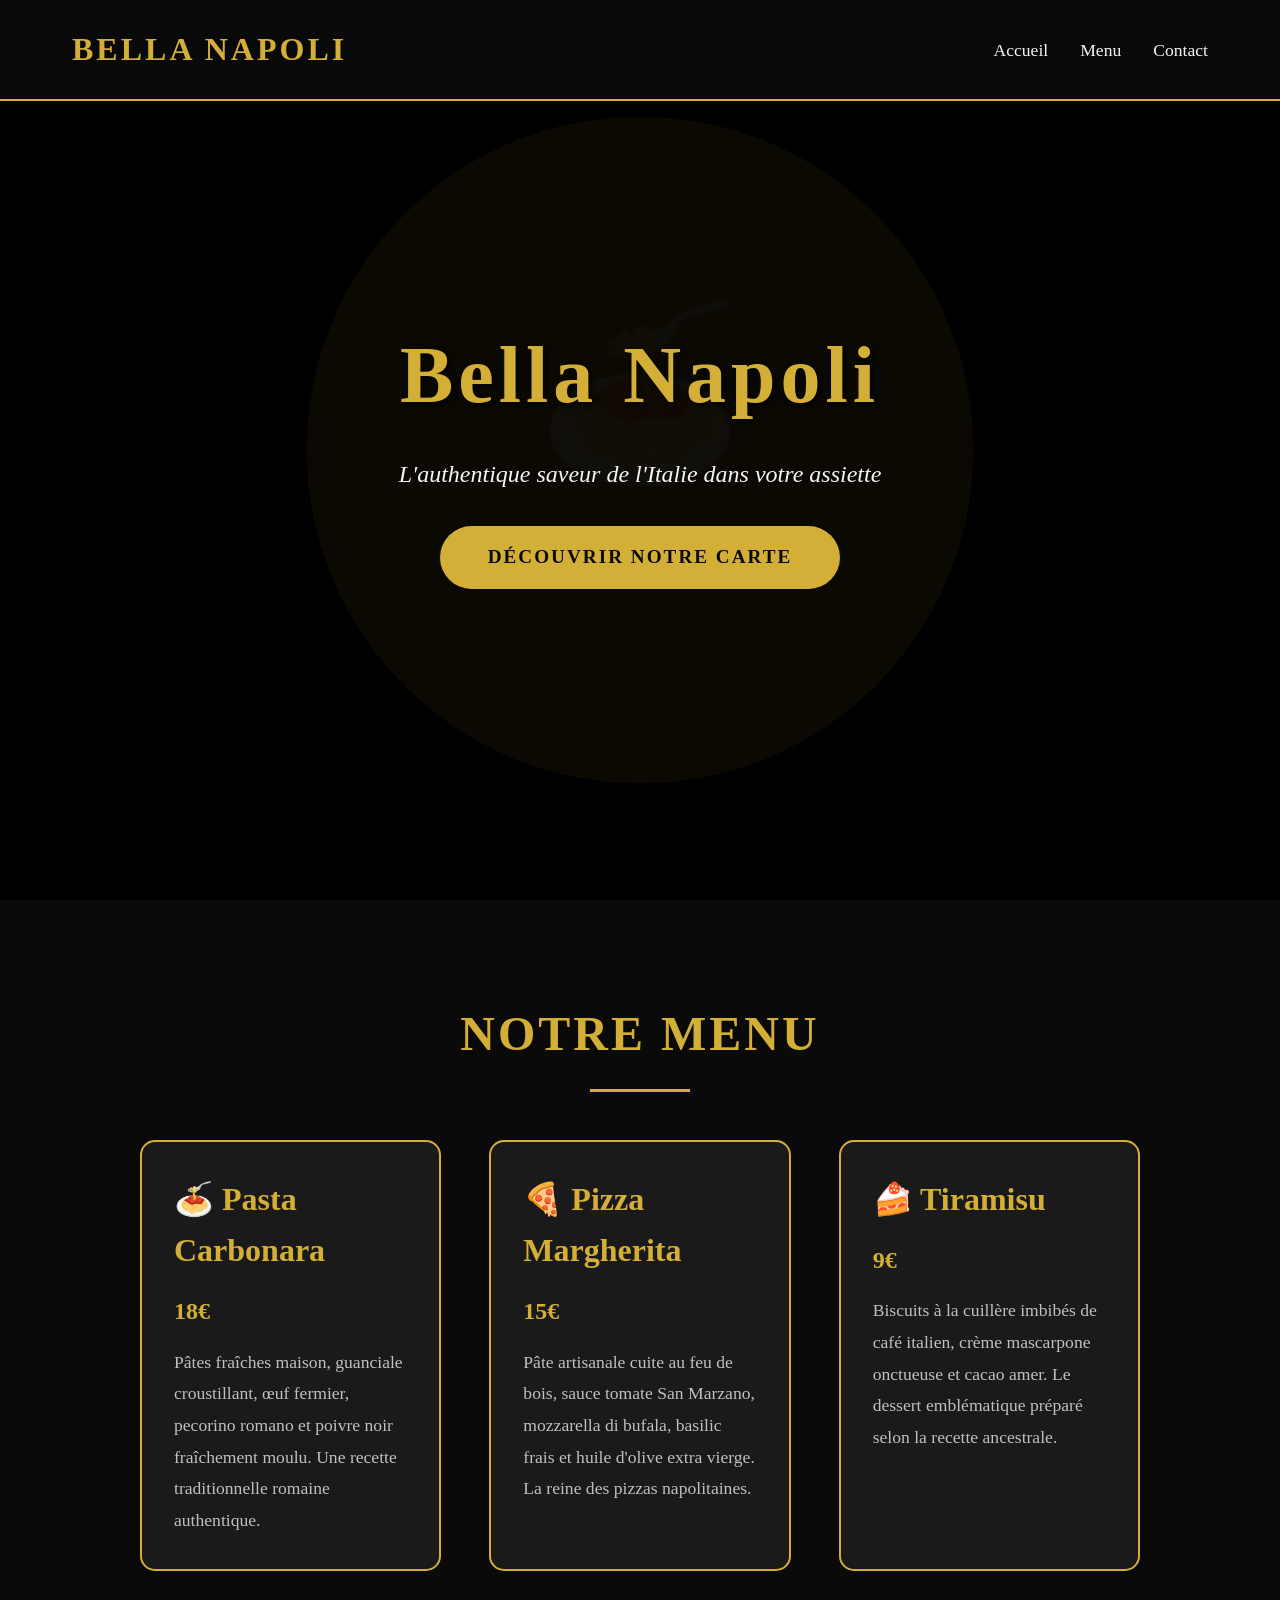
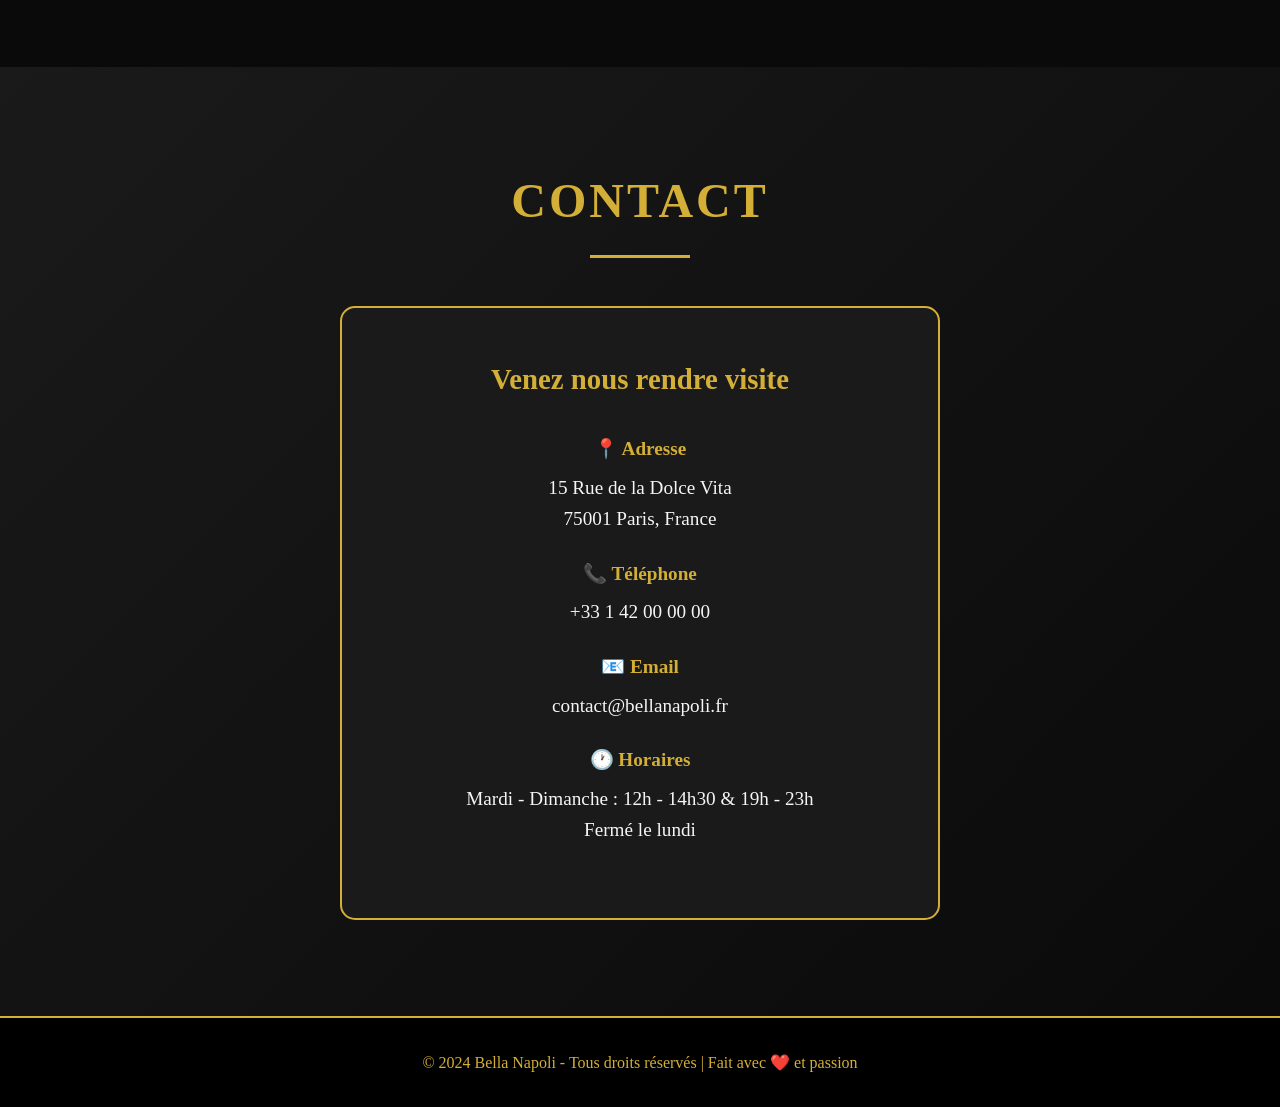
==== workspace/bella-napoli/index.html @ a3e9870c "## Itération 3 — Aperçu intégré + micro mains-libres ✅ - **Aperçu du Site intégré** : nouveau pannea" ====
<!DOCTYPE html>
<html lang="fr">
<head>
    <meta charset="UTF-8">
    <meta name="viewport" content="width=device-width, initial-scale=1.0">
    <title>Bella Napoli - Restaurant Italien</title>
    <style>
        * {
            margin: 0;
            padding: 0;
            box-sizing: border-box;
        }

        body {
            font-family: 'Georgia', serif;
            color: #f5f5f5;
            background-color: #0a0a0a;
            line-height: 1.6;
        }

        /* Header */
        header {
            position: fixed;
            width: 100%;
            top: 0;
            z-index: 1000;
            background: rgba(10, 10, 10, 0.95);
            backdrop-filter: blur(10px);
            padding: 1.5rem 0;
            border-bottom: 2px solid #d4af37;
        }

        nav {
            max-width: 1200px;
            margin: 0 auto;
            display: flex;
            justify-content: space-between;
            align-items: center;
            padding: 0 2rem;
        }

        .logo {
            font-size: 2rem;
            font-weight: bold;
            color: #d4af37;
            text-transform: uppercase;
            letter-spacing: 3px;
        }

        nav ul {
            display: flex;
            list-style: none;
            gap: 2rem;
        }

        nav a {
            color: #f5f5f5;
            text-decoration: none;
            font-size: 1.1rem;
            transition: color 0.3s ease;
        }

        nav a:hover {
            color: #d4af37;
        }

        /* Hero Section */
        .hero {
            height: 100vh;
            background: linear-gradient(rgba(0, 0, 0, 0.5), rgba(0, 0, 0, 0.5)), 
                        url('data:image/svg+xml,<svg xmlns="http://www.w3.org/2000/svg" width="1920" height="1080"><rect fill="%23000" width="1920" height="1080"/><circle cx="960" cy="540" r="400" fill="%23d4af37" opacity="0.1"/><text x="960" y="540" font-size="200" fill="%23d4af37" opacity="0.05" text-anchor="middle" font-family="serif">🍝</text></svg>');
            background-size: cover;
            background-position: center;
            background-attachment: fixed;
            display: flex;
            align-items: center;
            justify-content: center;
            text-align: center;
            position: relative;
        }

        .hero-content {
            animation: fadeInUp 1.5s ease;
        }

        .hero h1 {
            font-size: 5rem;
            color: #d4af37;
            margin-bottom: 1rem;
            text-shadow: 3px 3px 6px rgba(0, 0, 0, 0.8);
            letter-spacing: 5px;
        }

        .hero p {
            font-size: 1.5rem;
            color: #f5f5f5;
            margin-bottom: 2rem;
            font-style: italic;
        }

        .cta-button {
            display: inline-block;
            padding: 1rem 3rem;
            background: #d4af37;
            color: #0a0a0a;
            text-decoration: none;
            font-size: 1.2rem;
            font-weight: bold;
            border-radius: 50px;
            transition: all 0.3s ease;
            text-transform: uppercase;
            letter-spacing: 2px;
        }

        .cta-button:hover {
            background: #f5f5f5;
            transform: translateY(-5px);
            box-shadow: 0 10px 30px rgba(212, 175, 55, 0.5);
        }

        /* Menu Section */
        .menu {
            padding: 6rem 2rem;
            background: #0a0a0a;
        }

        .section-title {
            text-align: center;
            font-size: 3rem;
            color: #d4af37;
            margin-bottom: 3rem;
            text-transform: uppercase;
            letter-spacing: 3px;
            position: relative;
        }

        .section-title::after {
            content: '';
            display: block;
            width: 100px;
            height: 3px;
            background: #d4af37;
            margin: 1rem auto;
        }

        .menu-container {
            max-width: 1000px;
            margin: 0 auto;
            display: grid;
            grid-template-columns: repeat(auto-fit, minmax(300px, 1fr));
            gap: 3rem;
        }

        .menu-item {
            background: #1a1a1a;
            padding: 2rem;
            border-radius: 15px;
            border: 2px solid #d4af37;
            transition: all 0.3s ease;
            position: relative;
            overflow: hidden;
        }

        .menu-item::before {
            content: '';
            position: absolute;
            top: -50%;
            left: -50%;
            width: 200%;
            height: 200%;
            background: radial-gradient(circle, rgba(212, 175, 55, 0.1) 0%, transparent 70%);
            opacity: 0;
            transition: opacity 0.3s ease;
        }

        .menu-item:hover::before {
            opacity: 1;
        }

        .menu-item:hover {
            transform: translateY(-10px);
            box-shadow: 0 15px 40px rgba(212, 175, 55, 0.3);
        }

        .menu-item h3 {
            font-size: 2rem;
            color: #d4af37;
            margin-bottom: 1rem;
        }

        .menu-item .price {
            font-size: 1.5rem;
            color: #d4af37;
            font-weight: bold;
            margin-bottom: 1rem;
        }

        .menu-item p {
            font-size: 1.1rem;
            color: #c0c0c0;
            line-height: 1.8;
        }

        /* Contact Section */
        .contact {
            padding: 6rem 2rem;
            background: linear-gradient(135deg, #1a1a1a 0%, #0a0a0a 100%);
        }

        .contact-container {
            max-width: 600px;
            margin: 0 auto;
        }

        .contact-info {
            background: #1a1a1a;
            padding: 3rem;
            border-radius: 15px;
            border: 2px solid #d4af37;
            text-align: center;
        }

        .contact-info h3 {
            font-size: 1.8rem;
            color: #d4af37;
            margin-bottom: 2rem;
        }

        .contact-item {
            margin: 1.5rem 0;
            font-size: 1.2rem;
            color: #f5f5f5;
        }

        .contact-item strong {
            color: #d4af37;
            display: block;
            margin-bottom: 0.5rem;
        }

        /* Footer */
        footer {
            background: #000;
            padding: 2rem;
            text-align: center;
            color: #d4af37;
            border-top: 2px solid #d4af37;
        }

        /* Animations */
        @keyframes fadeInUp {
            from {
                opacity: 0;
                transform: translateY(50px);
            }
            to {
                opacity: 1;
                transform: translateY(0);
            }
        }

        /* Responsive */
        @media (max-width: 768px) {
            .hero h1 {
                font-size: 3rem;
            }

            .hero p {
                font-size: 1.2rem;
            }

            nav ul {
                gap: 1rem;
            }

            .logo {
                font-size: 1.5rem;
            }

            .section-title {
                font-size: 2rem;
            }

            .menu-container {
                grid-template-columns: 1fr;
            }
        }
    </style>
</head>
<body>
    <!-- Header -->
    <header>
        <nav>
            <div class="logo">Bella Napoli</div>
            <ul>
                <li><a href="#hero">Accueil</a></li>
                <li><a href="#menu">Menu</a></li>
                <li><a href="#contact">Contact</a></li>
            </ul>
        </nav>
    </header>

    <!-- Hero Section -->
    <section id="hero" class="hero">
        <div class="hero-content">
            <h1>Bella Napoli</h1>
            <p>L'authentique saveur de l'Italie dans votre assiette</p>
            <a href="#menu" class="cta-button">Découvrir notre carte</a>
        </div>
    </section>

    <!-- Menu Section -->
    <section id="menu" class="menu">
        <h2 class="section-title">Notre Menu</h2>
        <div class="menu-container">
            <div class="menu-item">
                <h3>🍝 Pasta Carbonara</h3>
                <div class="price">18€</div>
                <p>Pâtes fraîches maison, guanciale croustillant, œuf fermier, pecorino romano et poivre noir fraîchement moulu. Une recette traditionnelle romaine authentique.</p>
            </div>

            <div class="menu-item">
                <h3>🍕 Pizza Margherita</h3>
                <div class="price">15€</div>
                <p>Pâte artisanale cuite au feu de bois, sauce tomate San Marzano, mozzarella di bufala, basilic frais et huile d'olive extra vierge. La reine des pizzas napolitaines.</p>
            </div>

            <div class="menu-item">
                <h3>🍰 Tiramisu</h3>
                <div class="price">9€</div>
                <p>Biscuits à la cuillère imbibés de café italien, crème mascarpone onctueuse et cacao amer. Le dessert emblématique préparé selon la recette ancestrale.</p>
            </div>
        </div>
    </section>

    <!-- Contact Section -->
    <section id="contact" class="contact">
        <h2 class="section-title">Contact</h2>
        <div class="contact-container">
            <div class="contact-info">
                <h3>Venez nous rendre visite</h3>
                <div class="contact-item">
                    <strong>📍 Adresse</strong>
                    15 Rue de la Dolce Vita<br>
                    75001 Paris, France
                </div>
                <div class="contact-item">
                    <strong>📞 Téléphone</strong>
                    +33 1 42 00 00 00
                </div>
                <div class="contact-item">
                    <strong>📧 Email</strong>
                    contact@bellanapoli.fr
                </div>
                <div class="contact-item">
                    <strong>🕐 Horaires</strong>
                    Mardi - Dimanche : 12h - 14h30 & 19h - 23h<br>
                    Fermé le lundi
                </div>
            </div>
        </div>
    </section>

    <!-- Footer -->
    <footer>
        <p>&copy; 2024 Bella Napoli - Tous droits réservés | Fait avec ❤️ et passion</p>
    </footer>
</body>
</html>
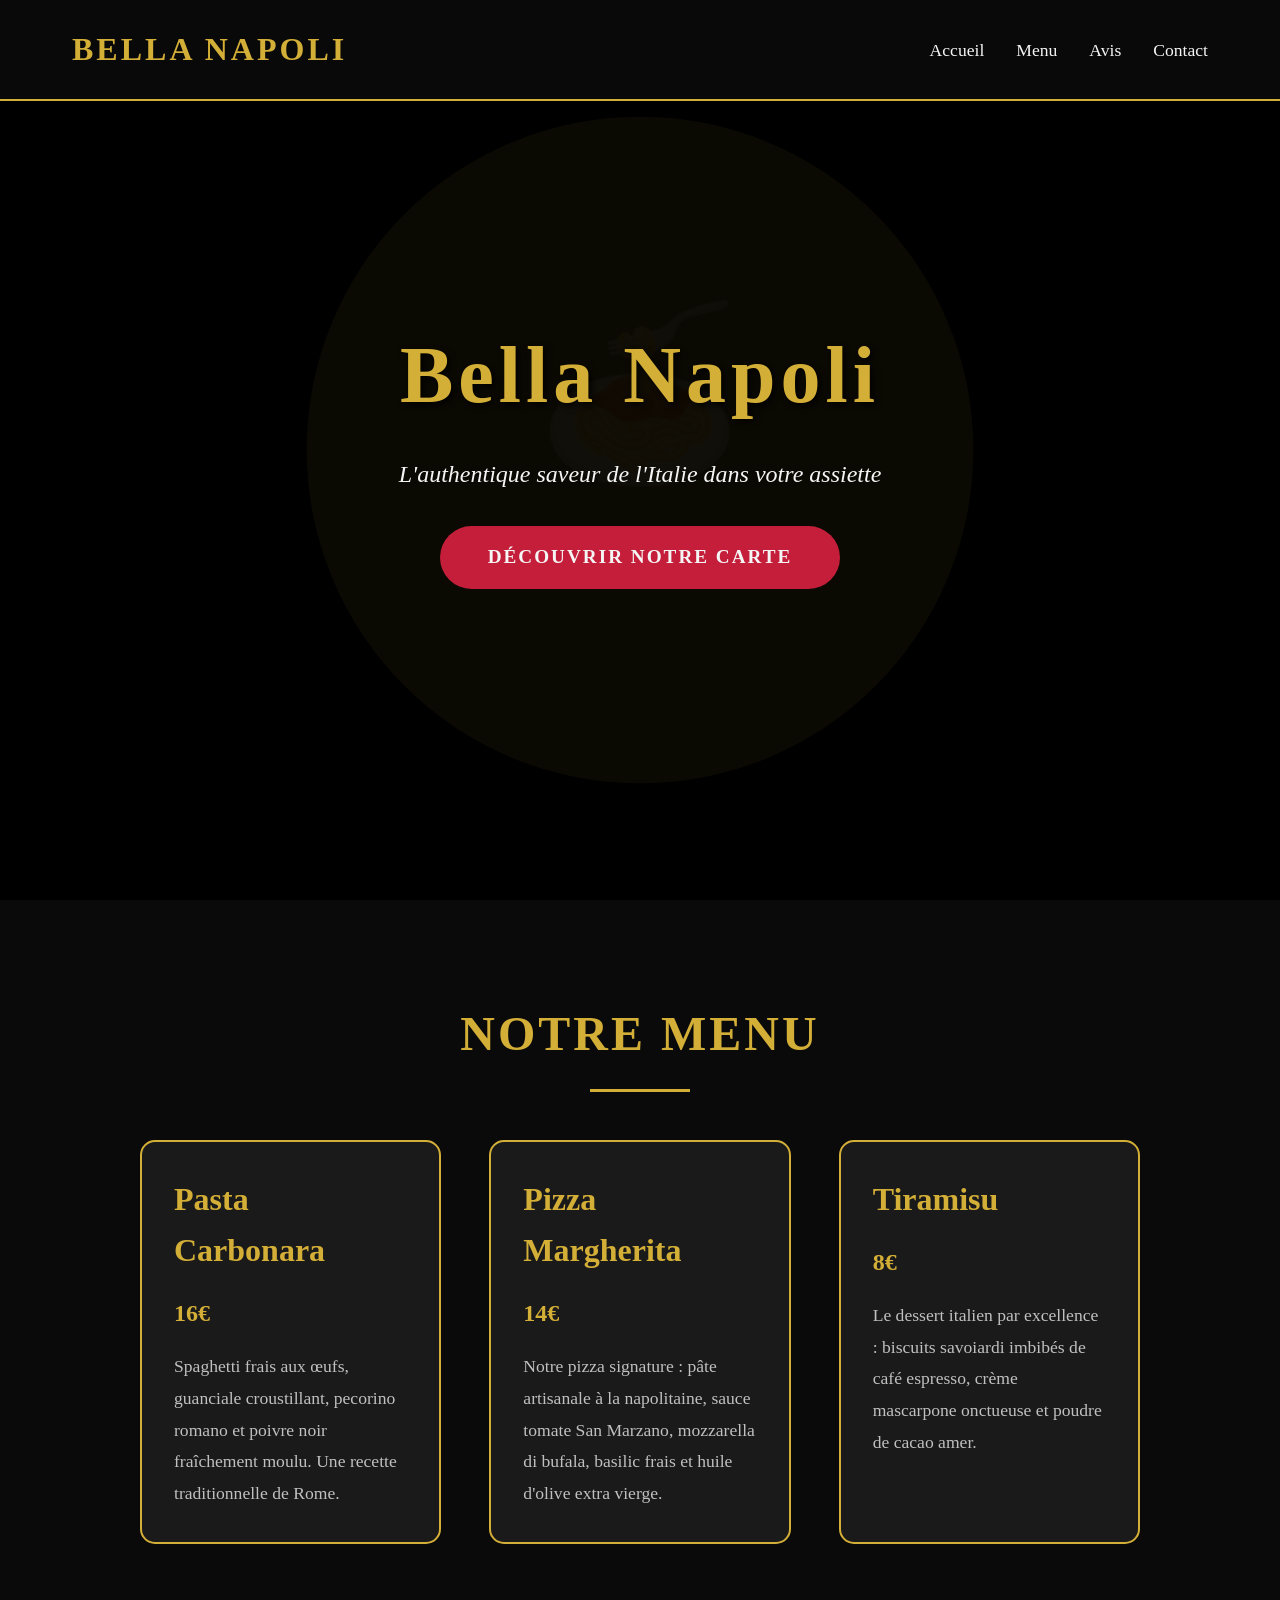
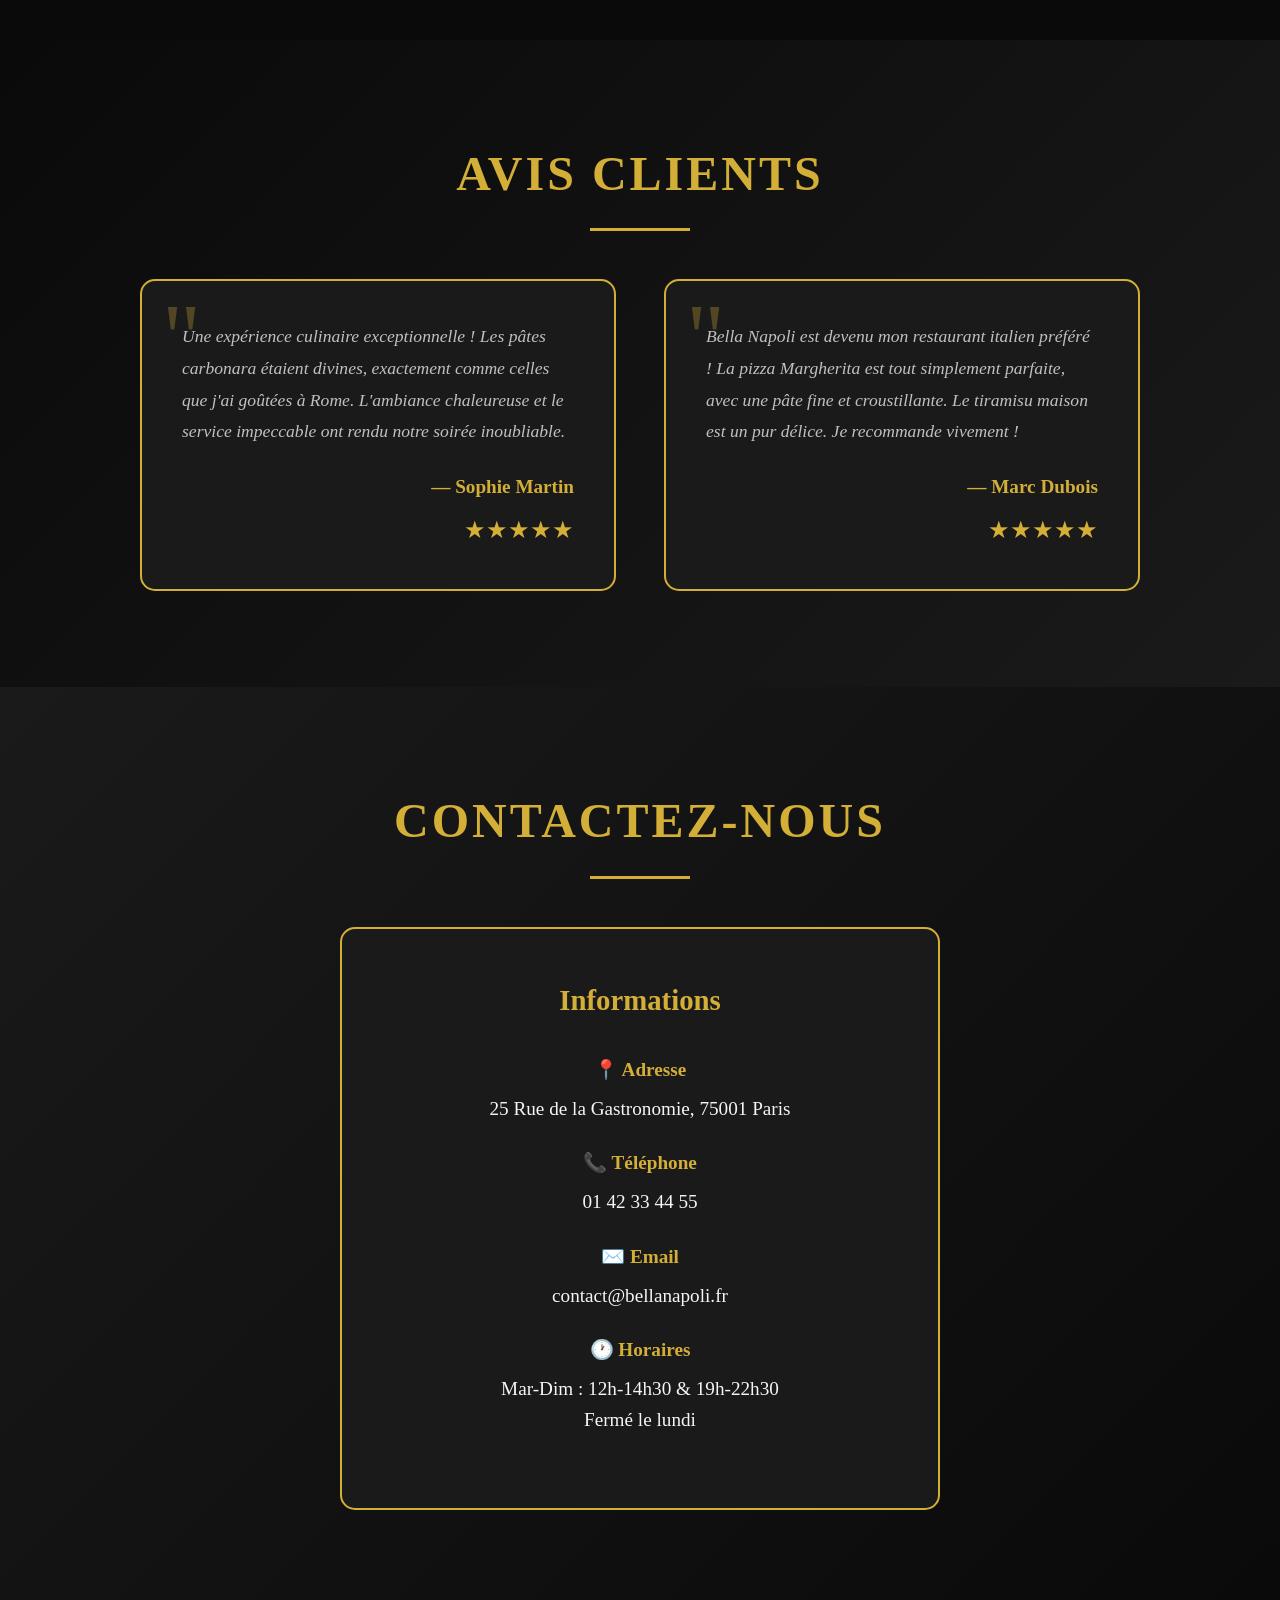
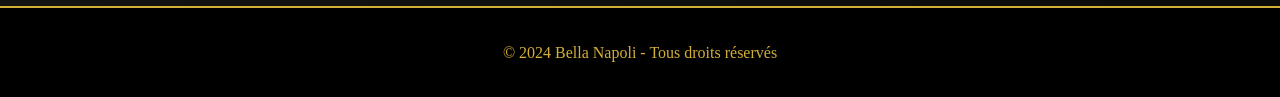
==== commit f578f96d: "## Itération 4 — 4 fonctions + téléchargement - **Modifs à la voix (vérifié E2E)** : « change le bou" ====
--- a/workspace/bella-napoli/index.html
+++ b/workspace/bella-napoli/index.html
@@ -101,8 +101,8 @@
         .cta-button {
             display: inline-block;
             padding: 1rem 3rem;
-            background: #d4af37;
-            color: #0a0a0a;
+            background: #c41e3a;
+            color: #f5f5f5;
             text-decoration: none;
             font-size: 1.2rem;
             font-weight: bold;
@@ -113,9 +113,9 @@
         }
 
         .cta-button:hover {
-            background: #f5f5f5;
+            background: #a01729;
             transform: translateY(-5px);
-            box-shadow: 0 10px 30px rgba(212, 175, 55, 0.5);
+            box-shadow: 0 10px 30px rgba(196, 30, 58, 0.5);
         }
 
         /* Menu Section */
@@ -201,6 +201,67 @@
             line-height: 1.8;
         }
 
+        /* Testimonials Section */
+        .testimonials {
+            padding: 6rem 2rem;
+            background: linear-gradient(135deg, #0a0a0a 0%, #1a1a1a 100%);
+        }
+
+        .testimonials-container {
+            max-width: 1000px;
+            margin: 0 auto;
+            display: grid;
+            grid-template-columns: repeat(auto-fit, minmax(350px, 1fr));
+            gap: 3rem;
+        }
+
+        .testimonial {
+            background: #1a1a1a;
+            padding: 2.5rem;
+            border-radius: 15px;
+            border: 2px solid #d4af37;
+            position: relative;
+            transition: all 0.3s ease;
+        }
+
+        .testimonial:hover {
+            transform: translateY(-10px);
+            box-shadow: 0 15px 40px rgba(212, 175, 55, 0.3);
+        }
+
+        .testimonial::before {
+            content: '"';
+            position: absolute;
+            top: -20px;
+            left: 20px;
+            font-size: 6rem;
+            color: #d4af37;
+            opacity: 0.3;
+            font-family: Georgia, serif;
+        }
+
+        .testimonial-text {
+            font-size: 1.1rem;
+            color: #c0c0c0;
+            line-height: 1.8;
+            margin-bottom: 1.5rem;
+            font-style: italic;
+        }
+
+        .testimonial-author {
+            text-align: right;
+            color: #d4af37;
+            font-size: 1.2rem;
+            font-weight: bold;
+        }
+
+        .testimonial-rating {
+            text-align: right;
+            color: #d4af37;
+            font-size: 1.5rem;
+            margin-top: 0.5rem;
+        }
+
         /* Contact Section */
         .contact {
             padding: 6rem 2rem;
@@ -281,7 +342,7 @@
                 font-size: 2rem;
             }
 
-            .menu-container {
+            .menu-container, .testimonials-container {
                 grid-template-columns: 1fr;
             }
         }
@@ -295,6 +356,7 @@
             <ul>
                 <li><a href="#hero">Accueil</a></li>
                 <li><a href="#menu">Menu</a></li>
+                <li><a href="#avis">Avis</a></li>
                 <li><a href="#contact">Contact</a></li>
             </ul>
         </nav>
@@ -314,47 +376,61 @@
         <h2 class="section-title">Notre Menu</h2>
         <div class="menu-container">
             <div class="menu-item">
-                <h3>🍝 Pasta Carbonara</h3>
-                <div class="price">18€</div>
-                <p>Pâtes fraîches maison, guanciale croustillant, œuf fermier, pecorino romano et poivre noir fraîchement moulu. Une recette traditionnelle romaine authentique.</p>
-            </div>
-
+                <h3>Pasta Carbonara</h3>
+                <p class="price">16€</p>
+                <p>Spaghetti frais aux œufs, guanciale croustillant, pecorino romano et poivre noir fraîchement moulu. Une recette traditionnelle de Rome.</p>
+            </div>
             <div class="menu-item">
-                <h3>🍕 Pizza Margherita</h3>
-                <div class="price">15€</div>
-                <p>Pâte artisanale cuite au feu de bois, sauce tomate San Marzano, mozzarella di bufala, basilic frais et huile d'olive extra vierge. La reine des pizzas napolitaines.</p>
-            </div>
-
+                <h3>Pizza Margherita</h3>
+                <p class="price">14€</p>
+                <p>Notre pizza signature : pâte artisanale à la napolitaine, sauce tomate San Marzano, mozzarella di bufala, basilic frais et huile d'olive extra vierge.</p>
+            </div>
             <div class="menu-item">
-                <h3>🍰 Tiramisu</h3>
-                <div class="price">9€</div>
-                <p>Biscuits à la cuillère imbibés de café italien, crème mascarpone onctueuse et cacao amer. Le dessert emblématique préparé selon la recette ancestrale.</p>
+                <h3>Tiramisu</h3>
+                <p class="price">8€</p>
+                <p>Le dessert italien par excellence : biscuits savoiardi imbibés de café espresso, crème mascarpone onctueuse et poudre de cacao amer.</p>
             </div>
         </div>
     </section>
 
+    <!-- Testimonials Section -->
+    <section id="avis" class="testimonials">
+        <h2 class="section-title">Avis Clients</h2>
+        <div class="testimonials-container">
+            <div class="testimonial">
+                <p class="testimonial-text">Une expérience culinaire exceptionnelle ! Les pâtes carbonara étaient divines, exactement comme celles que j'ai goûtées à Rome. L'ambiance chaleureuse et le service impeccable ont rendu notre soirée inoubliable.</p>
+                <div class="testimonial-author">— Sophie Martin</div>
+                <div class="testimonial-rating">★★★★★</div>
+            </div>
+            <div class="testimonial">
+                <p class="testimonial-text">Bella Napoli est devenu mon restaurant italien préféré ! La pizza Margherita est tout simplement parfaite, avec une pâte fine et croustillante. Le tiramisu maison est un pur délice. Je recommande vivement !</p>
+                <div class="testimonial-author">— Marc Dubois</div>
+                <div class="testimonial-rating">★★★★★</div>
+            </div>
+        </div>
+    </section>
+
     <!-- Contact Section -->
     <section id="contact" class="contact">
-        <h2 class="section-title">Contact</h2>
+        <h2 class="section-title">Contactez-nous</h2>
         <div class="contact-container">
             <div class="contact-info">
-                <h3>Venez nous rendre visite</h3>
+                <h3>Informations</h3>
                 <div class="contact-item">
                     <strong>📍 Adresse</strong>
-                    15 Rue de la Dolce Vita<br>
-                    75001 Paris, France
+                    25 Rue de la Gastronomie, 75001 Paris
                 </div>
                 <div class="contact-item">
                     <strong>📞 Téléphone</strong>
-                    +33 1 42 00 00 00
+                    01 42 33 44 55
                 </div>
                 <div class="contact-item">
-                    <strong>📧 Email</strong>
+                    <strong>✉️ Email</strong>
                     contact@bellanapoli.fr
                 </div>
                 <div class="contact-item">
                     <strong>🕐 Horaires</strong>
-                    Mardi - Dimanche : 12h - 14h30 & 19h - 23h<br>
+                    Mar-Dim : 12h-14h30 & 19h-22h30<br>
                     Fermé le lundi
                 </div>
             </div>
@@ -363,7 +439,7 @@
 
     <!-- Footer -->
     <footer>
-        <p>&copy; 2024 Bella Napoli - Tous droits réservés | Fait avec ❤️ et passion</p>
+        <p>&copy; 2024 Bella Napoli - Tous droits réservés</p>
     </footer>
 </body>
 </html>
